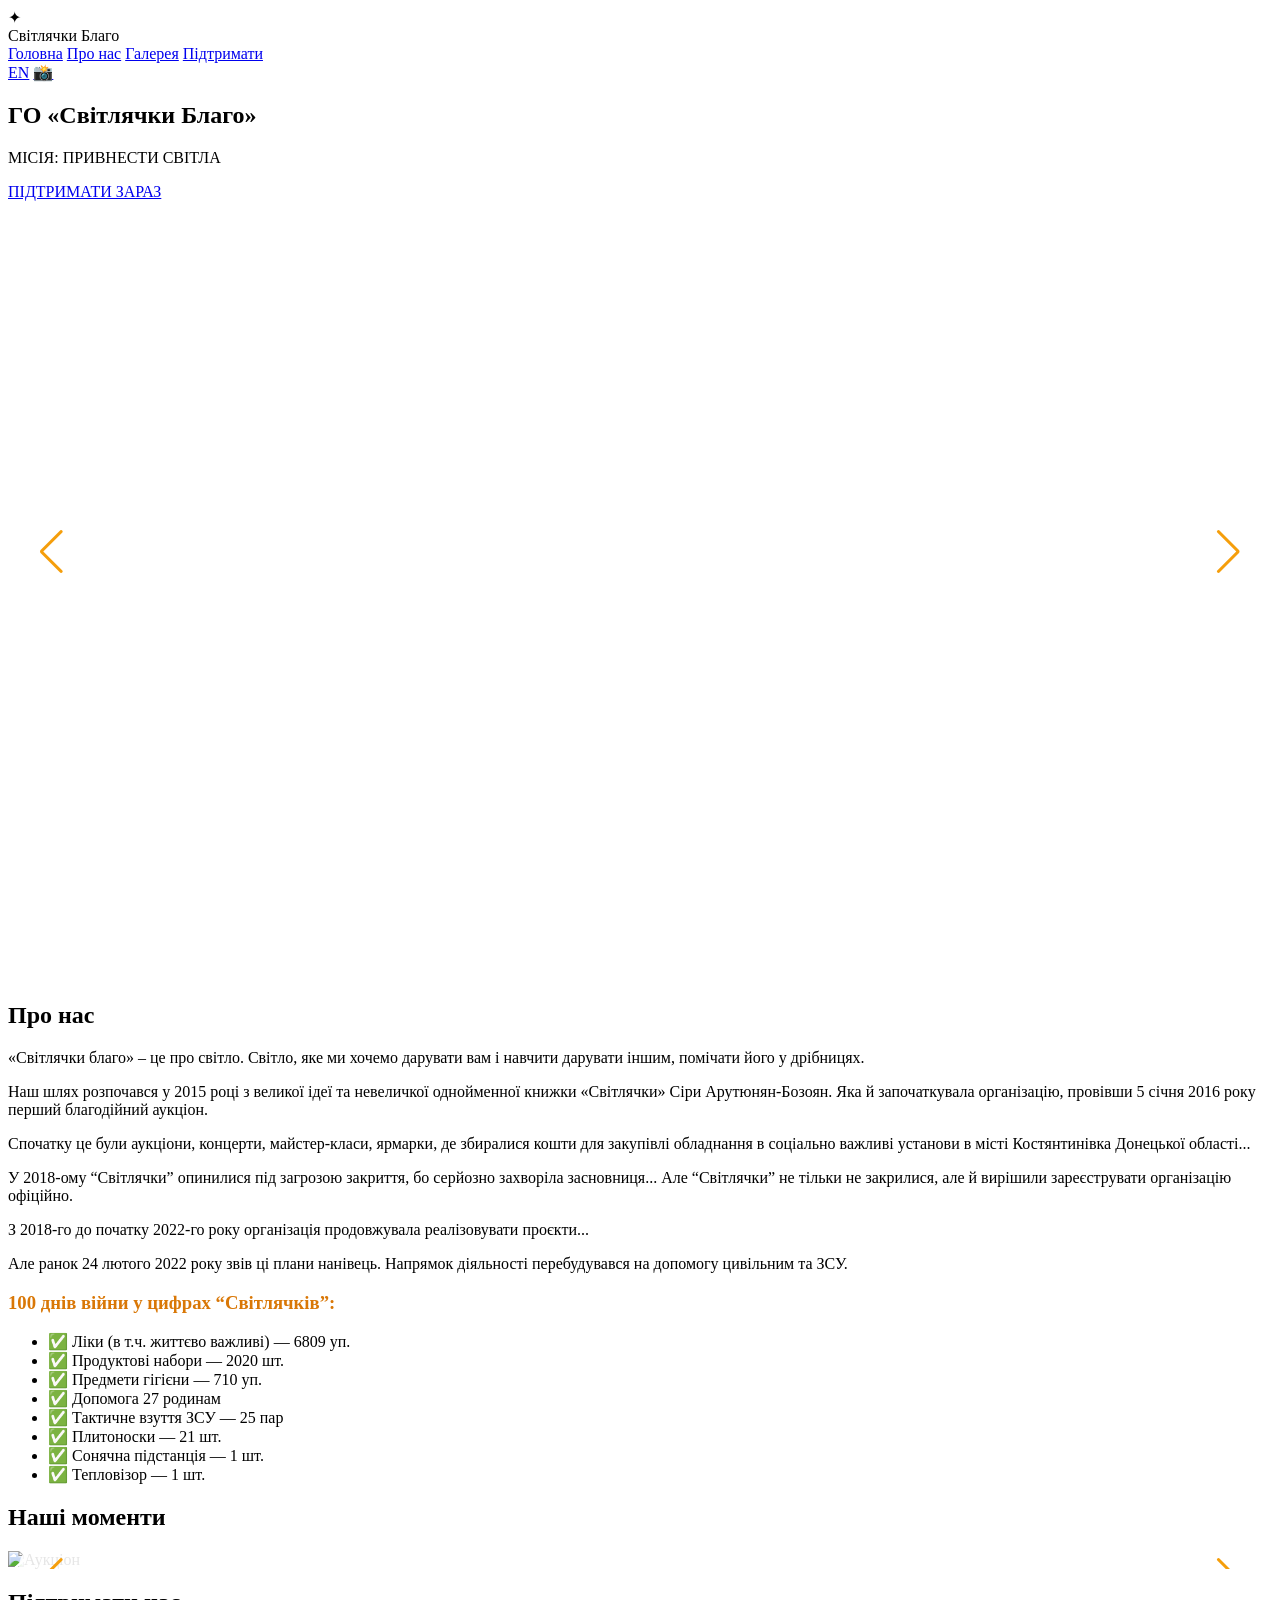
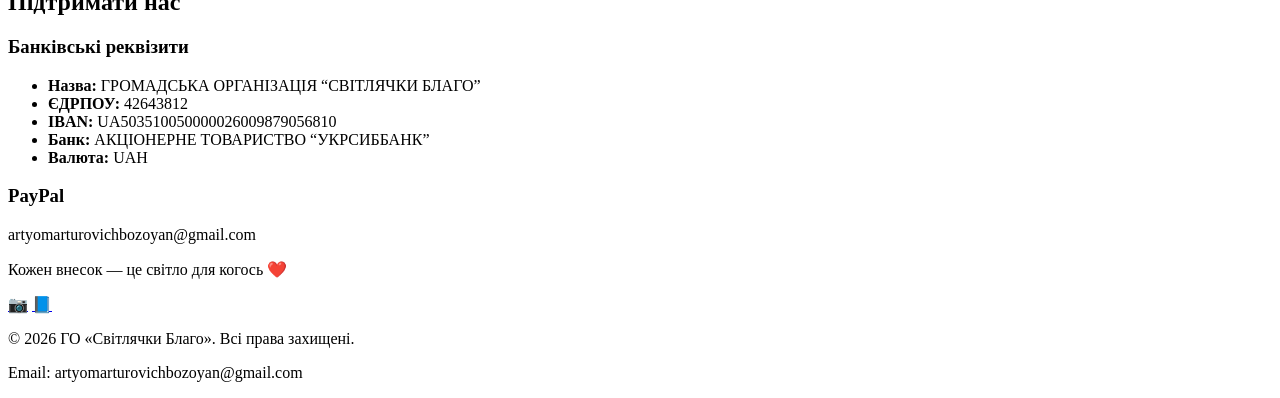
==== index.html @ f9451f2c "update" ====
<!DOCTYPE html>
<html lang="uk">
<head>
  <meta charset="UTF-8">
  <meta name="viewport" content="width=device-width, initial-scale=1.0">
  <title>Світлячки Благо — Благодійна організація</title>

  <!-- Tailwind + Swiper CDN -->
  <script src="https://cdn.tailwindcss.com"></script>
  <link rel="stylesheet" href="https://cdn.jsdelivr.net/npm/swiper@11/swiper-bundle.min.css" />
  <script src="https://cdn.jsdelivr.net/npm/swiper@11/swiper-bundle.min.js"></script>

  <!-- Твої файли -->
  <link rel="stylesheet" href="css/style.css">
  <link rel="stylesheet" href="css/responsive.css">
</head>
<body class="bg-gray-50 text-gray-900">

  <!-- NAVBAR -->
  <nav class="bg-white shadow-lg fixed w-full z-50">
    <div class="max-w-7xl mx-auto px-6 py-5 flex justify-between items-center">
      <div class="flex items-center gap-3">
        <div class="w-10 h-10 bg-amber-500 rounded-full flex items-center justify-center text-white text-3xl">✦</div>
        <span class="text-3xl font-bold text-amber-600 tracking-tight">Світлячки Благо</span>
      </div>
      <div class="hidden md:flex gap-10 text-lg font-medium">
        <a href="#home" class="hover:text-amber-600 transition">Головна</a>
        <a href="#about" class="hover:text-amber-600 transition">Про нас</a>
        <a href="#gallery" class="hover:text-amber-600 transition">Галерея</a>
        <a href="#support" class="hover:text-amber-600 transition">Підтримати</a>
      </div>
      <div class="flex items-center gap-4">
        <a href="/en" class="px-6 py-3 text-sm font-semibold border-2 border-amber-600 text-amber-600 rounded-full hover:bg-amber-600 hover:text-white transition">EN</a>
        <a href="https://www.instagram.com/svitlyachkyblago" target="_blank" class="text-3xl hover:scale-110 transition">📸</a>
      </div>
    </div>
  </nav>

  <!-- HERO SLIDER -->
  <section id="home" class="relative">
    <div class="swiper hero-swiper h-screen">
      <div class="swiper-wrapper">
        <!-- Слайд 1 -->
        <div class="swiper-slide hero-slide" style="background-image: url('https://picsum.photos/id/1015/1920/1080')">
          <div class="absolute inset-0 bg-gradient-to-b from-black/40 via-black/30 to-black/60"></div>
          <div class="absolute inset-0 flex items-center">
            <div class="max-w-4xl mx-auto px-6 text-white text-center">
              <h1 class="text-6xl md:text-7xl font-bold leading-none mb-6">ГО «Світлячки Благо»</h1>
              <p class="text-3xl md:text-4xl font-light mb-12">МІСІЯ: ПРИВНЕСТИ СВІТЛА</p>
              <a href="#support" class="inline-block bg-amber-500 hover:bg-amber-600 text-white px-12 py-5 rounded-2xl text-xl font-medium transition">ПІДТРИМАТИ ЗАРАЗ</a>
            </div>
          </div>
        </div>
        <!-- Слайд 2 -->
        <div class="swiper-slide hero-slide" style="background-image: url('https://picsum.photos/id/201/1920/1080')">
          <div class="absolute inset-0 bg-gradient-to-b from-black/40 via-black/30 to-black/60"></div>
          <div class="absolute inset-0 flex items-center">
            <div class="max-w-4xl mx-auto px-6 text-white text-center">
              <h1 class="text-6xl md:text-7xl font-bold leading-none mb-6">Допомога під час війни</h1>
              <p class="text-2xl max-w-2xl mx-auto">Ліки, продукти, гуманітарна допомога ЗСУ та цивільним</p>
            </div>
          </div>
        </div>
        <!-- Слайд 3 -->
        <div class="swiper-slide hero-slide" style="background-image: url('https://picsum.photos/id/160/1920/1080')">
          <div class="absolute inset-0 bg-gradient-to-b from-black/40 via-black/30 to-black/60"></div>
          <div class="absolute inset-0 flex items-center">
            <div class="max-w-4xl mx-auto px-6 text-white text-center">
              <h1 class="text-6xl md:text-7xl font-bold leading-none mb-6">З 2015 року</h1>
              <p class="text-2xl">Благодійні аукціони, конкурси, свята для дітей та мам</p>
            </div>
          </div>
        </div>
      </div>
      <div class="swiper-button-next"></div>
      <div class="swiper-button-prev"></div>
      <div class="swiper-pagination"></div>
    </div>
  </section>

  <!-- ABOUT -->
  <section id="about" class="py-24 bg-white">
    <div class="max-w-6xl mx-auto px-6">
      <h2 class="text-5xl font-bold text-center mb-16 text-amber-600">Про нас</h2>
      <div class="prose prose-lg max-w-none text-gray-700 leading-relaxed">
        <p>«Світлячки благо» – це про світло. Світло, яке ми хочемо дарувати вам і навчити дарувати іншим, помічати його у дрібницях.</p>
        <p>Наш шлях розпочався у 2015 році з великої ідеї та невеличкої однойменної книжки «Світлячки» Сіри Арутюнян-Бозоян. Яка й започаткувала організацію, провівши 5 січня 2016 року перший благодійний аукціон.</p>
        <p>Спочатку це були аукціони, концерти, майстер-класи, ярмарки, де збиралися кошти для закупівлі обладнання в соціально важливі установи в місті Костянтинівка Донецької області...</p>
        <!-- Повний текст з оригіналу (вставлений повністю) -->
        <p>У 2018-ому “Світлячки” опинилися під загрозою закриття, бо серйозно захворіла засновниця... Але “Світлячки” не тільки не закрилися, але й вирішили зареєструвати організацію офіційно.</p>
        <p>З 2018-го до початку 2022-го року організація продовжувала реалізовувати проєкти...</p>
        <p>Але ранок 24 лютого 2022 року звів ці плани нанівець. Напрямок діяльності перебудувався на допомогу цивільним та ЗСУ.</p>
        <h3 class="text-2xl font-semibold mt-12 mb-6">100 днів війни у цифрах “Світлячків”:</h3>
        <ul class="grid grid-cols-1 md:grid-cols-2 gap-4 text-lg">
          <li>✅ Ліки (в т.ч. життєво важливі) — 6809 уп.</li>
          <li>✅ Продуктові набори — 2020 шт.</li>
          <li>✅ Предмети гігієни — 710 уп.</li>
          <li>✅ Допомога 27 родинам</li>
          <li>✅ Тактичне взуття ЗСУ — 25 пар</li>
          <li>✅ Плитоноски — 21 шт.</li>
          <li>✅ Сонячна підстанція — 1 шт.</li>
          <li>✅ Тепловізор — 1 шт.</li>
        </ul>
      </div>
    </div>
  </section>

  <!-- GALLERY SLIDER -->
  <section id="gallery" class="py-20 bg-amber-50">
    <div class="max-w-7xl mx-auto px-6">
      <h2 class="text-5xl font-bold text-center mb-12 text-amber-700">Наші моменти</h2>
      <div class="swiper gallery-swiper">
        <div class="swiper-wrapper">
          <div class="swiper-slide"><img src="https://picsum.photos/id/251/800/600" class="w-full rounded-3xl shadow-xl" alt="Аукціон"></div>
          <div class="swiper-slide"><img src="https://picsum.photos/id/29/800/600" class="w-full rounded-3xl shadow-xl" alt="Допомога ЗСУ"></div>
          <div class="swiper-slide"><img src="https://picsum.photos/id/1016/800/600" class="w-full rounded-3xl shadow-xl" alt="Конкурс мами"></div>
          <div class="swiper-slide"><img src="https://picsum.photos/id/160/800/600" class="w-full rounded-3xl shadow-xl" alt="Гуманітарка"></div>
        </div>
        <div class="swiper-button-next"></div>
        <div class="swiper-button-prev"></div>
      </div>
    </div>
  </section>

  <!-- SUPPORT -->
  <section id="support" class="py-24 bg-white">
    <div class="max-w-5xl mx-auto px-6">
      <h2 class="text-5xl font-bold text-center mb-12">Підтримати нас</h2>
      <div class="grid md:grid-cols-2 gap-12">
        <div class="bg-gray-100 p-10 rounded-3xl">
          <h3 class="text-3xl font-semibold mb-8">Банківські реквізити</h3>
          <ul class="space-y-6 text-lg">
            <li><strong>Назва:</strong> ГРОМАДСЬКА ОРГАНІЗАЦІЯ “СВІТЛЯЧКИ БЛАГО”</li>
            <li><strong>ЄДРПОУ:</strong> 42643812</li>
            <li><strong>IBAN:</strong> UA503510050000026009879056810</li>
            <li><strong>Банк:</strong> АКЦІОНЕРНЕ ТОВАРИСТВО “УКРСИББАНК”</li>
            <li><strong>Валюта:</strong> UAH</li>
          </ul>
        </div>
        <div class="bg-amber-50 p-10 rounded-3xl flex flex-col justify-center">
          <h3 class="text-3xl font-semibold mb-6">PayPal</h3>
          <p class="text-2xl font-medium">artyomarturovichbozoyan@gmail.com</p>
          <p class="mt-10 text-amber-600 text-xl">Кожен внесок — це світло для когось ❤️</p>
        </div>
      </div>
    </div>
  </section>

  <!-- FOOTER -->
  <footer class="bg-gray-900 text-white py-16">
    <div class="max-w-7xl mx-auto px-6 text-center">
      <div class="flex justify-center gap-10 text-4xl mb-8">
        <a href="https://instagram.com/svitlyachkyblago" target="_blank">📷</a>
        <a href="https://facebook.com/svitlyachkyblago" target="_blank">📘</a>
      </div>
      <p class="text-sm">© 2026 ГО «Світлячки Благо». Всі права захищені.</p>
      <p class="text-xs mt-4 text-gray-400">Email: artyomarturovichbozoyan@gmail.com</p>
    </div>
  </footer>

  <script src="js/main.js"></script>
</body>
</html>
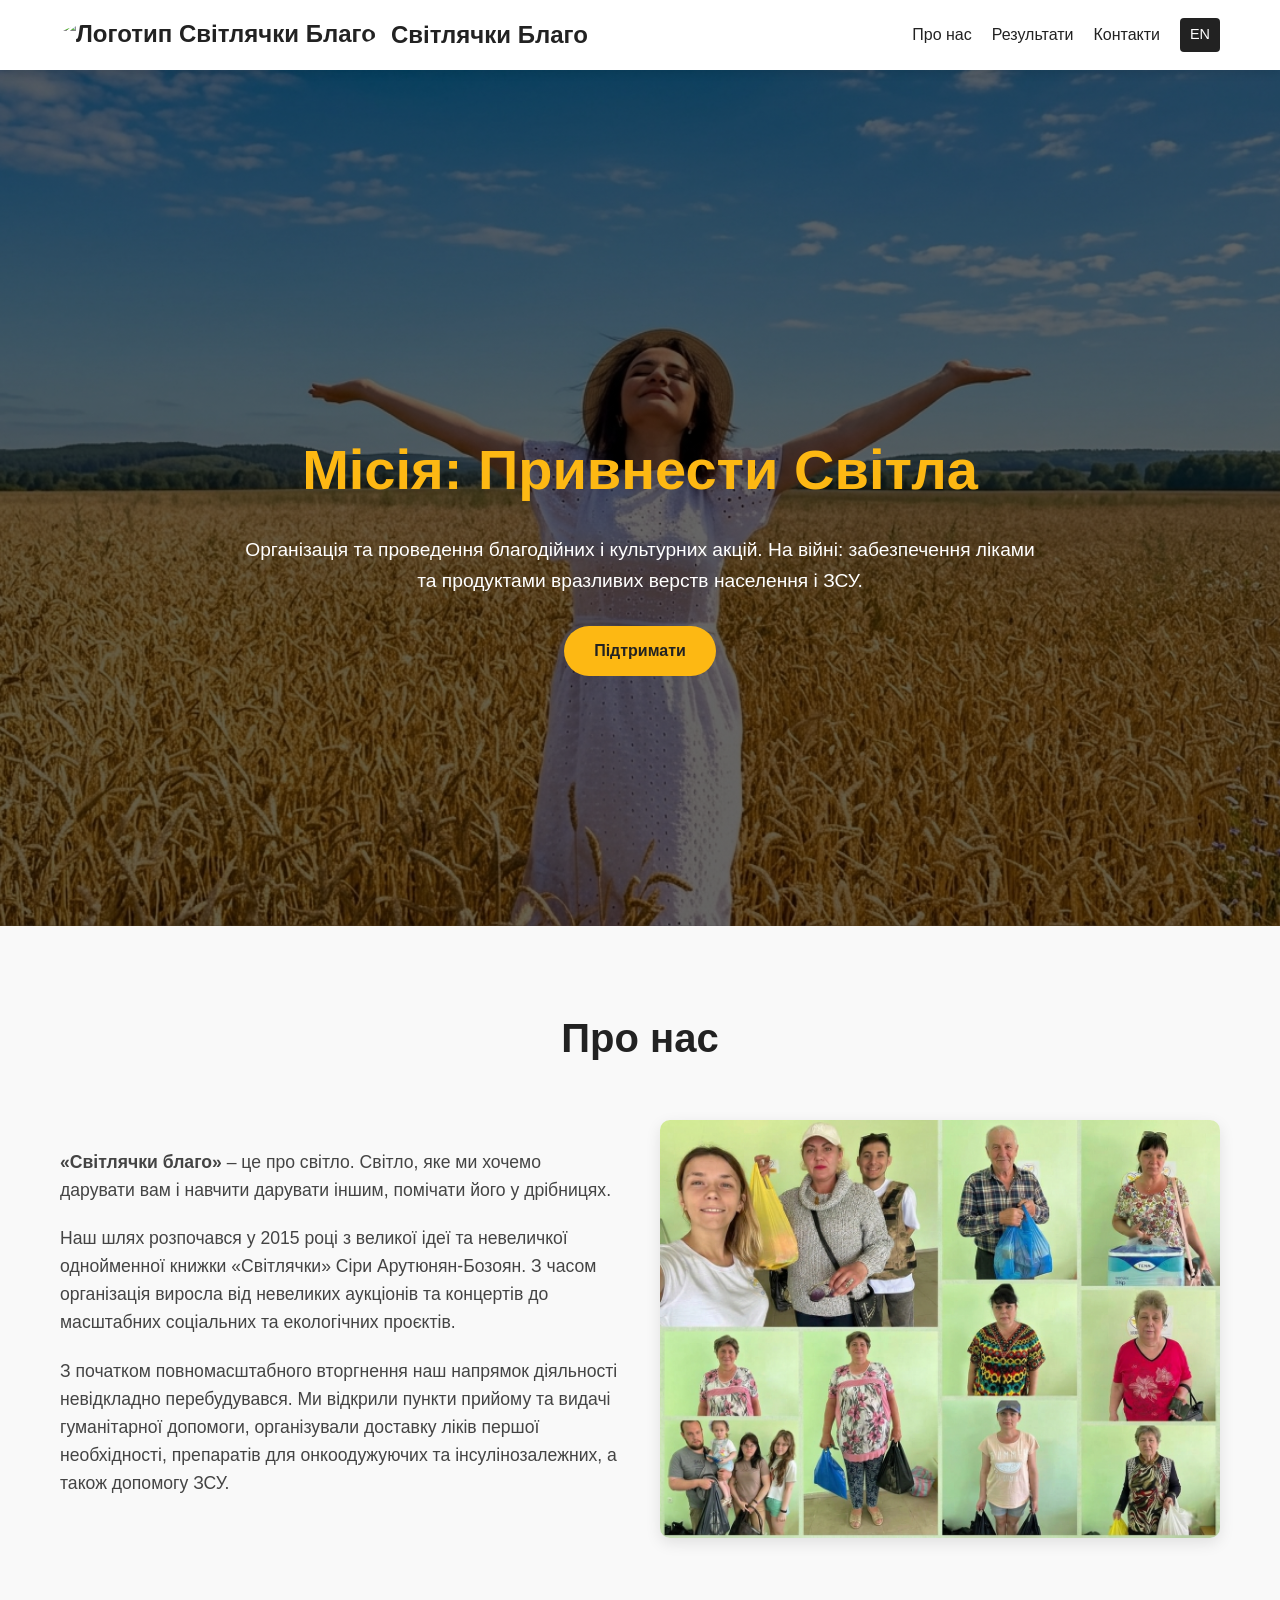
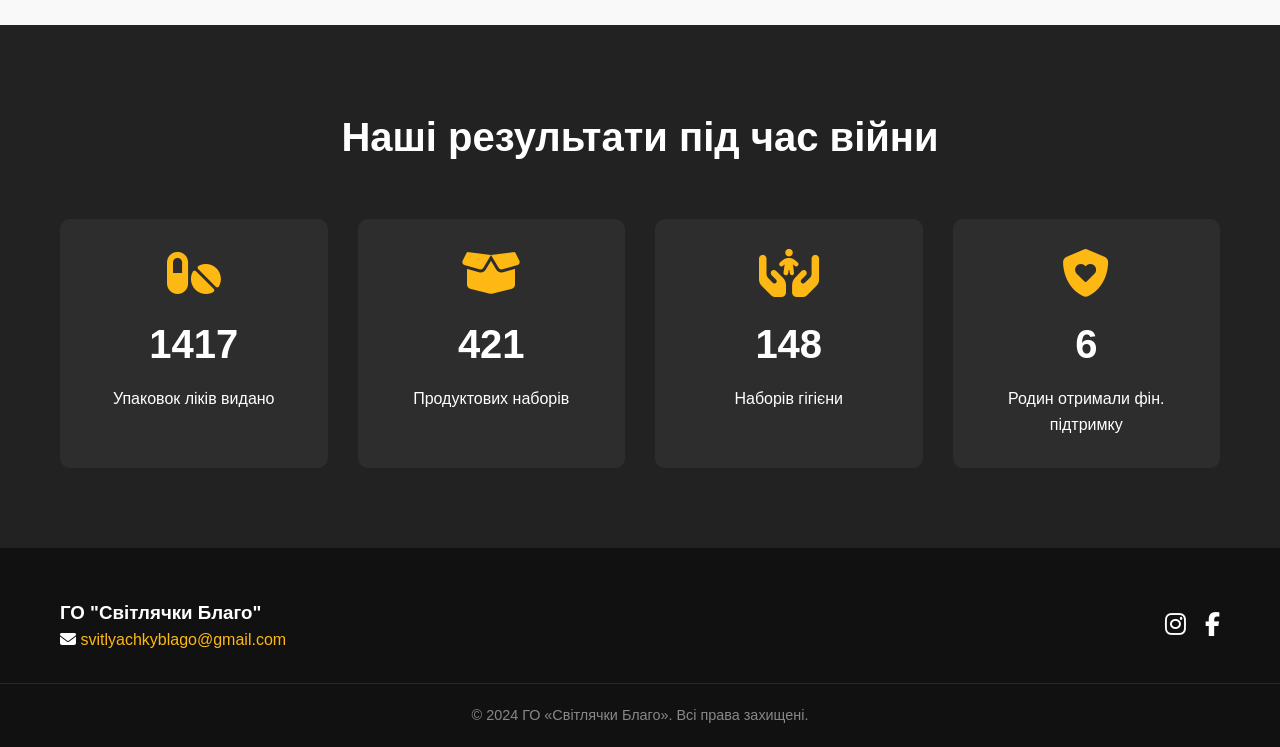
==== commit a46b6068: "update frontend" ====
--- a/index.html
+++ b/index.html
@@ -1,163 +1,99 @@
 <!DOCTYPE html>
 <html lang="uk">
 <head>
-  <meta charset="UTF-8">
-  <meta name="viewport" content="width=device-width, initial-scale=1.0">
-  <title>Світлячки Благо — Благодійна організація</title>
+    <meta charset="UTF-8">
+    <meta name="viewport" content="width=device-width, initial-scale=1.0">
+    <title>ГО "Світлячки Благо"</title>
+    <link rel="stylesheet" href="/css/style.css">
+    <link rel="stylesheet" href="https://cdnjs.cloudflare.com/ajax/libs/font-awesome/6.4.0/css/all.min.css">
+</head>
+<body>
+    <<header class="header">
+    <div class="container nav-container">
+        <a href="#" class="logo">
+            <img src="img/logo.png" alt="Логотип Світлячки Благо" class="header-logo">
+            Світлячки Благо
+        </a>
+            <nav class="nav-menu">
+                <a href="#about" class="nav-link">Про нас</a>
+                <a href="#stats" class="nav-link">Результати</a>
+                <a href="#contacts" class="nav-link">Контакти</a>
+                <a href="/en/index.html" class="lang-switch">EN</a>
+            </nav>
+            <div class="hamburger">
+                <i class="fa-solid fa-bars"></i>
+            </div>
+        </div>
+    </header>
 
-  <!-- Tailwind + Swiper CDN -->
-  <script src="https://cdn.tailwindcss.com"></script>
-  <link rel="stylesheet" href="https://cdn.jsdelivr.net/npm/swiper@11/swiper-bundle.min.css" />
-  <script src="https://cdn.jsdelivr.net/npm/swiper@11/swiper-bundle.min.js"></script>
+    <section class="hero" id="home">
+        <div class="hero-content fade-in">
+            <h1>Місія: Привнести Світла</h1>
+            <p>Організація та проведення благодійних і культурних акцій. На війні: забезпечення ліками та продуктами вразливих верств населення і ЗСУ.</p>
+            <a href="#contacts" class="btn">Підтримати</a>
+        </div>
+    </section>
 
-  <!-- Твої файли -->
-  <link rel="stylesheet" href="css/style.css">
-  <link rel="stylesheet" href="css/responsive.css">
-</head>
-<body class="bg-gray-50 text-gray-900">
+    <section class="about section" id="about">
+        <div class="container">
+            <h2 class="section-title fade-in">Про нас</h2>
+            <div class="about-grid">
+                <div class="about-text fade-in">
+                    <p><strong>«Світлячки благо»</strong> – це про світло. Світло, яке ми хочемо дарувати вам і навчити дарувати іншим, помічати його у дрібницях.</p>
+                    <p>Наш шлях розпочався у 2015 році з великої ідеї та невеличкої однойменної книжки «Світлячки» Сіри Арутюнян-Бозоян. З часом організація виросла від невеликих аукціонів та концертів до масштабних соціальних та екологічних проєктів.</p>
+                    <p>З початком повномасштабного вторгнення наш напрямок діяльності невідкладно перебудувався. Ми відкрили пункти прийому та видачі гуманітарної допомоги, організували доставку ліків першої необхідності, препаратів для онкоодужуючих та інсулінозалежних, а також допомогу ЗСУ.</p>
+                </div>
+                <div class="about-image fade-in">
+                    <img src="/img/about.png" alt="Допомога людям">
+                </div>
+            </div>
+        </div>
+    </section>
 
-  <!-- NAVBAR -->
-  <nav class="bg-white shadow-lg fixed w-full z-50">
-    <div class="max-w-7xl mx-auto px-6 py-5 flex justify-between items-center">
-      <div class="flex items-center gap-3">
-        <div class="w-10 h-10 bg-amber-500 rounded-full flex items-center justify-center text-white text-3xl">✦</div>
-        <span class="text-3xl font-bold text-amber-600 tracking-tight">Світлячки Благо</span>
-      </div>
-      <div class="hidden md:flex gap-10 text-lg font-medium">
-        <a href="#home" class="hover:text-amber-600 transition">Головна</a>
-        <a href="#about" class="hover:text-amber-600 transition">Про нас</a>
-        <a href="#gallery" class="hover:text-amber-600 transition">Галерея</a>
-        <a href="#support" class="hover:text-amber-600 transition">Підтримати</a>
-      </div>
-      <div class="flex items-center gap-4">
-        <a href="/en" class="px-6 py-3 text-sm font-semibold border-2 border-amber-600 text-amber-600 rounded-full hover:bg-amber-600 hover:text-white transition">EN</a>
-        <a href="https://www.instagram.com/svitlyachkyblago" target="_blank" class="text-3xl hover:scale-110 transition">📸</a>
-      </div>
-    </div>
-  </nav>
+    <section class="stats section" id="stats">
+        <div class="container">
+            <h2 class="section-title fade-in">Наші результати під час війни</h2>
+            <div class="stats-grid">
+                <div class="stat-card fade-in">
+                    <i class="fa-solid fa-pills stat-icon"></i>
+                    <h3 class="counter" data-target="6809">0</h3>
+                    <p>Упаковок ліків видано</p>
+                </div>
+                <div class="stat-card fade-in">
+                    <i class="fa-solid fa-box-open stat-icon"></i>
+                    <h3 class="counter" data-target="2020">0</h3>
+                    <p>Продуктових наборів</p>
+                </div>
+                <div class="stat-card fade-in">
+                    <i class="fa-solid fa-hands-holding-child stat-icon"></i>
+                    <h3 class="counter" data-target="710">0</h3>
+                    <p>Наборів гігієни</p>
+                </div>
+                <div class="stat-card fade-in">
+                    <i class="fa-solid fa-shield-heart stat-icon"></i>
+                    <h3 class="counter" data-target="27">0</h3>
+                    <p>Родин отримали фін. підтримку</p>
+                </div>
+            </div>
+        </div>
+    </section>
 
-  <!-- HERO SLIDER -->
-  <section id="home" class="relative">
-    <div class="swiper hero-swiper h-screen">
-      <div class="swiper-wrapper">
-        <!-- Слайд 1 -->
-        <div class="swiper-slide hero-slide" style="background-image: url('https://picsum.photos/id/1015/1920/1080')">
-          <div class="absolute inset-0 bg-gradient-to-b from-black/40 via-black/30 to-black/60"></div>
-          <div class="absolute inset-0 flex items-center">
-            <div class="max-w-4xl mx-auto px-6 text-white text-center">
-              <h1 class="text-6xl md:text-7xl font-bold leading-none mb-6">ГО «Світлячки Благо»</h1>
-              <p class="text-3xl md:text-4xl font-light mb-12">МІСІЯ: ПРИВНЕСТИ СВІТЛА</p>
-              <a href="#support" class="inline-block bg-amber-500 hover:bg-amber-600 text-white px-12 py-5 rounded-2xl text-xl font-medium transition">ПІДТРИМАТИ ЗАРАЗ</a>
+    <footer class="footer" id="contacts">
+        <div class="container footer-content">
+            <div class="footer-info">
+                <h3>ГО "Світлячки Благо"</h3>
+                <p><i class="fa-solid fa-envelope"></i> <a href="mailto:svitlyachkyblago@gmail.com">svitlyachkyblago@gmail.com</a></p>
             </div>
-          </div>
+            <div class="footer-socials">
+                <a href="https://www.instagram.com/svitlyachkyblago" target="_blank"><i class="fa-brands fa-instagram"></i></a>
+                <a href="https://www.facebook.com/svitlyachkyblago" target="_blank"><i class="fa-brands fa-facebook-f"></i></a>
+            </div>
         </div>
-        <!-- Слайд 2 -->
-        <div class="swiper-slide hero-slide" style="background-image: url('https://picsum.photos/id/201/1920/1080')">
-          <div class="absolute inset-0 bg-gradient-to-b from-black/40 via-black/30 to-black/60"></div>
-          <div class="absolute inset-0 flex items-center">
-            <div class="max-w-4xl mx-auto px-6 text-white text-center">
-              <h1 class="text-6xl md:text-7xl font-bold leading-none mb-6">Допомога під час війни</h1>
-              <p class="text-2xl max-w-2xl mx-auto">Ліки, продукти, гуманітарна допомога ЗСУ та цивільним</p>
-            </div>
-          </div>
+        <div class="footer-bottom">
+            <p>&copy; 2024 ГО «Світлячки Благо». Всі права захищені.</p>
         </div>
-        <!-- Слайд 3 -->
-        <div class="swiper-slide hero-slide" style="background-image: url('https://picsum.photos/id/160/1920/1080')">
-          <div class="absolute inset-0 bg-gradient-to-b from-black/40 via-black/30 to-black/60"></div>
-          <div class="absolute inset-0 flex items-center">
-            <div class="max-w-4xl mx-auto px-6 text-white text-center">
-              <h1 class="text-6xl md:text-7xl font-bold leading-none mb-6">З 2015 року</h1>
-              <p class="text-2xl">Благодійні аукціони, конкурси, свята для дітей та мам</p>
-            </div>
-          </div>
-        </div>
-      </div>
-      <div class="swiper-button-next"></div>
-      <div class="swiper-button-prev"></div>
-      <div class="swiper-pagination"></div>
-    </div>
-  </section>
+    </footer>
 
-  <!-- ABOUT -->
-  <section id="about" class="py-24 bg-white">
-    <div class="max-w-6xl mx-auto px-6">
-      <h2 class="text-5xl font-bold text-center mb-16 text-amber-600">Про нас</h2>
-      <div class="prose prose-lg max-w-none text-gray-700 leading-relaxed">
-        <p>«Світлячки благо» – це про світло. Світло, яке ми хочемо дарувати вам і навчити дарувати іншим, помічати його у дрібницях.</p>
-        <p>Наш шлях розпочався у 2015 році з великої ідеї та невеличкої однойменної книжки «Світлячки» Сіри Арутюнян-Бозоян. Яка й започаткувала організацію, провівши 5 січня 2016 року перший благодійний аукціон.</p>
-        <p>Спочатку це були аукціони, концерти, майстер-класи, ярмарки, де збиралися кошти для закупівлі обладнання в соціально важливі установи в місті Костянтинівка Донецької області...</p>
-        <!-- Повний текст з оригіналу (вставлений повністю) -->
-        <p>У 2018-ому “Світлячки” опинилися під загрозою закриття, бо серйозно захворіла засновниця... Але “Світлячки” не тільки не закрилися, але й вирішили зареєструвати організацію офіційно.</p>
-        <p>З 2018-го до початку 2022-го року організація продовжувала реалізовувати проєкти...</p>
-        <p>Але ранок 24 лютого 2022 року звів ці плани нанівець. Напрямок діяльності перебудувався на допомогу цивільним та ЗСУ.</p>
-        <h3 class="text-2xl font-semibold mt-12 mb-6">100 днів війни у цифрах “Світлячків”:</h3>
-        <ul class="grid grid-cols-1 md:grid-cols-2 gap-4 text-lg">
-          <li>✅ Ліки (в т.ч. життєво важливі) — 6809 уп.</li>
-          <li>✅ Продуктові набори — 2020 шт.</li>
-          <li>✅ Предмети гігієни — 710 уп.</li>
-          <li>✅ Допомога 27 родинам</li>
-          <li>✅ Тактичне взуття ЗСУ — 25 пар</li>
-          <li>✅ Плитоноски — 21 шт.</li>
-          <li>✅ Сонячна підстанція — 1 шт.</li>
-          <li>✅ Тепловізор — 1 шт.</li>
-        </ul>
-      </div>
-    </div>
-  </section>
-
-  <!-- GALLERY SLIDER -->
-  <section id="gallery" class="py-20 bg-amber-50">
-    <div class="max-w-7xl mx-auto px-6">
-      <h2 class="text-5xl font-bold text-center mb-12 text-amber-700">Наші моменти</h2>
-      <div class="swiper gallery-swiper">
-        <div class="swiper-wrapper">
-          <div class="swiper-slide"><img src="https://picsum.photos/id/251/800/600" class="w-full rounded-3xl shadow-xl" alt="Аукціон"></div>
-          <div class="swiper-slide"><img src="https://picsum.photos/id/29/800/600" class="w-full rounded-3xl shadow-xl" alt="Допомога ЗСУ"></div>
-          <div class="swiper-slide"><img src="https://picsum.photos/id/1016/800/600" class="w-full rounded-3xl shadow-xl" alt="Конкурс мами"></div>
-          <div class="swiper-slide"><img src="https://picsum.photos/id/160/800/600" class="w-full rounded-3xl shadow-xl" alt="Гуманітарка"></div>
-        </div>
-        <div class="swiper-button-next"></div>
-        <div class="swiper-button-prev"></div>
-      </div>
-    </div>
-  </section>
-
-  <!-- SUPPORT -->
-  <section id="support" class="py-24 bg-white">
-    <div class="max-w-5xl mx-auto px-6">
-      <h2 class="text-5xl font-bold text-center mb-12">Підтримати нас</h2>
-      <div class="grid md:grid-cols-2 gap-12">
-        <div class="bg-gray-100 p-10 rounded-3xl">
-          <h3 class="text-3xl font-semibold mb-8">Банківські реквізити</h3>
-          <ul class="space-y-6 text-lg">
-            <li><strong>Назва:</strong> ГРОМАДСЬКА ОРГАНІЗАЦІЯ “СВІТЛЯЧКИ БЛАГО”</li>
-            <li><strong>ЄДРПОУ:</strong> 42643812</li>
-            <li><strong>IBAN:</strong> UA503510050000026009879056810</li>
-            <li><strong>Банк:</strong> АКЦІОНЕРНЕ ТОВАРИСТВО “УКРСИББАНК”</li>
-            <li><strong>Валюта:</strong> UAH</li>
-          </ul>
-        </div>
-        <div class="bg-amber-50 p-10 rounded-3xl flex flex-col justify-center">
-          <h3 class="text-3xl font-semibold mb-6">PayPal</h3>
-          <p class="text-2xl font-medium">artyomarturovichbozoyan@gmail.com</p>
-          <p class="mt-10 text-amber-600 text-xl">Кожен внесок — це світло для когось ❤️</p>
-        </div>
-      </div>
-    </div>
-  </section>
-
-  <!-- FOOTER -->
-  <footer class="bg-gray-900 text-white py-16">
-    <div class="max-w-7xl mx-auto px-6 text-center">
-      <div class="flex justify-center gap-10 text-4xl mb-8">
-        <a href="https://instagram.com/svitlyachkyblago" target="_blank">📷</a>
-        <a href="https://facebook.com/svitlyachkyblago" target="_blank">📘</a>
-      </div>
-      <p class="text-sm">© 2026 ГО «Світлячки Благо». Всі права захищені.</p>
-      <p class="text-xs mt-4 text-gray-400">Email: artyomarturovichbozoyan@gmail.com</p>
-    </div>
-  </footer>
-
-  <script src="js/main.js"></script>
+    <script src="/js/main.js"></script>
 </body>
 </html>
--- a/css/style.css
+++ b/css/style.css
@@ -0,0 +1,296 @@
+:root {
+    --primary-color: #fdb813; /* Желтый цвет "светлячков" */
+    --dark-color: #222222;
+    --light-color: #f9f9f9;
+    --text-color: #444444;
+    --transition: all 0.3s ease;
+}
+
+* {
+    margin: 0;
+    padding: 0;
+    box-sizing: border-box;
+    font-family: 'Segoe UI', Tahoma, Geneva, Verdana, sans-serif;
+    scroll-behavior: smooth;
+}
+
+body {
+    background-color: var(--light-color);
+    color: var(--text-color);
+    line-height: 1.6;
+}
+
+.container {
+    max-width: 1200px;
+    margin: 0 auto;
+    padding: 0 20px;
+}
+
+/* Header & Nav */
+.header {
+    background-color: #ffffff;
+    box-shadow: 0 2px 10px rgba(0,0,0,0.1);
+    position: fixed;
+    top: 0;
+    width: 100%;
+    z-index: 1000;
+}
+
+.nav-container {
+    display: flex;
+    justify-content: space-between;
+    align-items: center;
+    height: 70px;
+}
+
+.logo {
+    font-size: 1.5rem;
+    font-weight: bold;
+    color: var(--dark-color);
+    text-decoration: none;
+    display: flex;
+    align-items: center;
+    gap: 15px; /* Немного увеличили отступ */
+}
+
+.header-logo {
+    height: 40px; /* Задаем аккуратную высоту */
+    width: auto;  /* Ширина подстроится автоматически (будет тоже 40px, т.к. лого квадратное) */
+    display: block;
+    border-radius: 50%;
+}
+
+.logo i {
+    color: var(--primary-color);
+}
+
+.nav-menu {
+    display: flex;
+    gap: 20px;
+    align-items: center;
+}
+
+.nav-link, .lang-switch {
+    text-decoration: none;
+    color: var(--dark-color);
+    font-weight: 500;
+    transition: var(--transition);
+}
+
+.nav-link:hover {
+    color: var(--primary-color);
+}
+
+.lang-switch {
+    background: var(--dark-color);
+    color: #fff;
+    padding: 5px 10px;
+    border-radius: 4px;
+    font-size: 0.9rem;
+}
+
+.lang-switch:hover {
+    background: var(--primary-color);
+}
+
+.hamburger {
+    display: none;
+    font-size: 1.5rem;
+    cursor: pointer;
+}
+
+/* Hero Section */
+.hero {
+    height: 100vh;
+    background: linear-gradient(rgba(0, 0, 0, 0.6), rgba(0, 0, 0, 0.6)), url('../img/hero.png') center/cover;
+    display: flex;
+    align-items: center;
+    justify-content: center;
+    text-align: center;
+    color: #fff;
+    padding-top: 150px;
+}
+
+.hero h1 {
+    font-size: 3.5rem;
+    margin-bottom: 20px;
+    color: var(--primary-color);
+}
+
+.hero p {
+    font-size: 1.2rem;
+    max-width: 800px;
+    margin: 0 auto 30px;
+}
+
+.btn {
+    display: inline-block;
+    padding: 12px 30px;
+    background: var(--primary-color);
+    color: var(--dark-color);
+    text-decoration: none;
+    font-weight: bold;
+    border-radius: 30px;
+    transition: var(--transition);
+}
+
+.btn:hover {
+    background: #e5a60d;
+    transform: translateY(-3px);
+}
+
+/* Sections */
+.section {
+    padding: 80px 0;
+}
+
+.section-title {
+    text-align: center;
+    font-size: 2.5rem;
+    color: var(--dark-color);
+    margin-bottom: 50px;
+}
+
+/* About Section */
+.about-grid {
+    display: grid;
+    grid-template-columns: 1fr 1fr;
+    gap: 40px;
+    align-items: center;
+}
+
+.about-text p {
+    margin-bottom: 20px;
+    font-size: 1.1rem;
+}
+
+.about-image img {
+    width: 100%;
+    border-radius: 10px;
+    box-shadow: 0 5px 15px rgba(0,0,0,0.1);
+}
+
+/* Stats Section */
+.stats {
+    background-color: var(--dark-color);
+    color: #fff;
+}
+
+.stats .section-title {
+    color: #fff;
+}
+
+.stats-grid {
+    display: grid;
+    grid-template-columns: repeat(auto-fit, minmax(200px, 1fr));
+    gap: 30px;
+    text-align: center;
+}
+
+.stat-card {
+    padding: 30px;
+    background: rgba(255,255,255,0.05);
+    border-radius: 10px;
+    transition: var(--transition);
+}
+
+.stat-card:hover {
+    transform: translateY(-10px);
+    background: rgba(255,255,255,0.1);
+}
+
+.stat-icon {
+    font-size: 3rem;
+    color: var(--primary-color);
+    margin-bottom: 15px;
+}
+
+.counter {
+    font-size: 2.5rem;
+    font-weight: bold;
+    margin-bottom: 10px;
+}
+
+/* Footer */
+.footer {
+    background: #111;
+    color: #fff;
+    padding: 50px 0 20px;
+}
+
+.footer-content {
+    display: flex;
+    justify-content: space-between;
+    align-items: center;
+    margin-bottom: 30px;
+    flex-wrap: wrap;
+    gap: 20px;
+}
+
+.footer-info a {
+    color: var(--primary-color);
+    text-decoration: none;
+}
+
+.footer-socials a {
+    color: #fff;
+    font-size: 1.5rem;
+    margin-left: 15px;
+    transition: var(--transition);
+}
+
+.footer-socials a:hover {
+    color: var(--primary-color);
+}
+
+.footer-bottom {
+    text-align: center;
+    padding-top: 20px;
+    border-top: 1px solid rgba(255,255,255,0.1);
+    font-size: 0.9rem;
+    color: #888;
+}
+
+/* Animations */
+.fade-in {
+    opacity: 0;
+    transform: translateY(30px);
+    transition: opacity 0.8s ease, transform 0.8s ease;
+}
+
+.fade-in.visible {
+    opacity: 1;
+    transform: translateY(0);
+}
+
+/* Mobile Responsiveness */
+@media (max-width: 768px) {
+    .hamburger {
+        display: block;
+    }
+
+    .nav-menu {
+        position: absolute;
+        top: 70px;
+        left: -100%;
+        flex-direction: column;
+        background: #fff;
+        width: 100%;
+        text-align: center;
+        transition: 0.3s;
+        box-shadow: 0 10px 10px rgba(0,0,0,0.1);
+        padding: 20px 0;
+    }
+
+    .nav-menu.active {
+        left: 0;
+    }
+
+    .about-grid {
+        grid-template-columns: 1fr;
+    }
+
+    .hero h1 {
+        font-size: 2.5rem;
+    }
+}
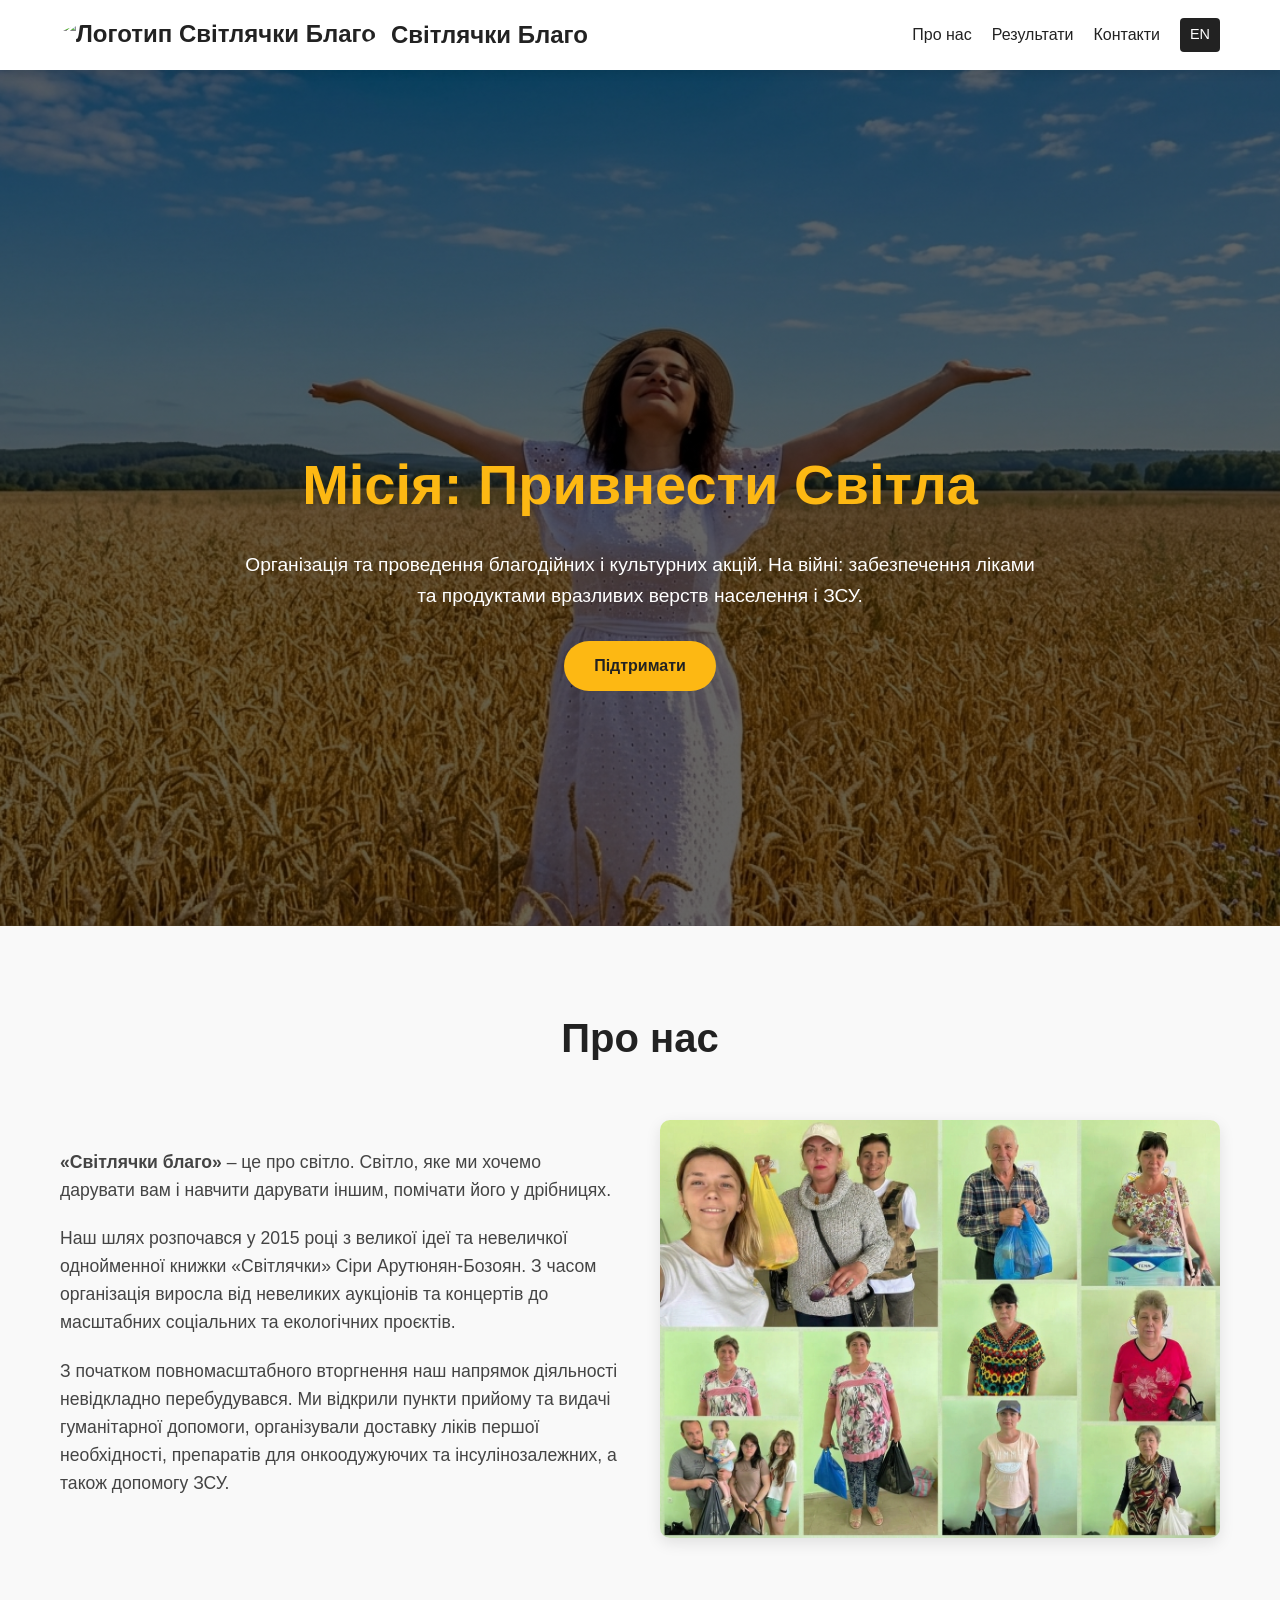
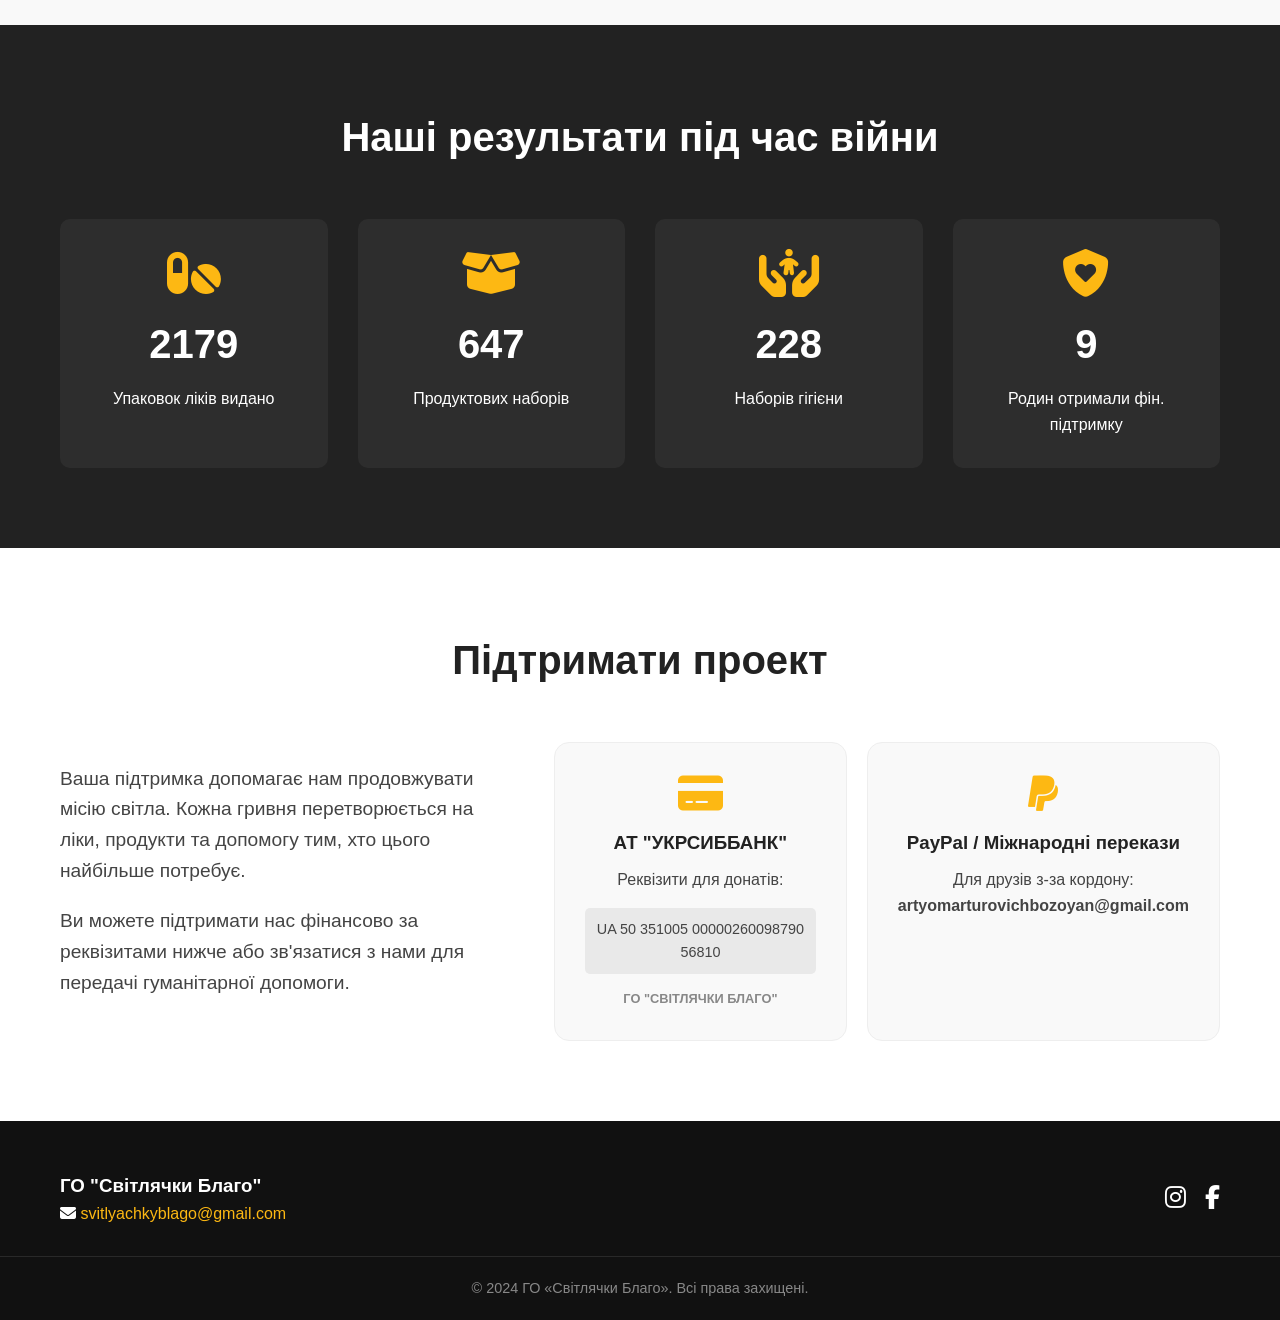
==== commit 0a5b7072: "add donate section" ====
--- a/index.html
+++ b/index.html
@@ -78,6 +78,33 @@
         </div>
     </section>
 
+    <section class="donate section" id="donate">
+        <div class="container">
+            <h2 class="section-title fade-in">Підтримати проект</h2>
+            <div class="donate-grid">
+                <div class="donate-info fade-in">
+                    <p>Ваша підтримка допомагає нам продовжувати місію світла. Кожна гривня перетворюється на ліки, продукти та допомогу тим, хто цього найбільше потребує.</p>
+                    <p>Ви можете підтримати нас фінансово за реквізитами нижче або зв'язатися з нами для передачі гуманітарної допомоги.</p>
+                </div>
+                <div class="donate-cards">
+                    <div class="donate-card fade-in">
+                        <i class="fa-solid fa-credit-card donate-icon"></i>
+                        <h3>АТ "УКРСИББАНК"</h3>
+                        <p>Реквізити для донатів:</p>
+                        <code class="account-number">UA 50 351005 0000026009879056810</code>
+                        <p class="account-holder">ГО "СВІТЛЯЧКИ БЛАГО"</p>
+                    </div>
+                    <div class="donate-card fade-in">
+                        <i class="fa-brands fa-paypal donate-icon"></i>
+                        <h3>PayPal / Міжнародні перекази</h3>
+                        <p>Для друзів з-за кордону:</p>
+                        <p><strong>artyomarturovichbozoyan@gmail.com</strong></p>
+                    </div>
+                </div>
+            </div>
+        </div>
+    </section>
+
     <footer class="footer" id="contacts">
         <div class="container footer-content">
             <div class="footer-info">
--- a/css/style.css
+++ b/css/style.css
@@ -108,7 +108,7 @@
     justify-content: center;
     text-align: center;
     color: #fff;
-    padding-top: 150px;
+    padding-top: 180px;
 }
 
 .hero h1 {
@@ -209,6 +209,84 @@
     font-size: 2.5rem;
     font-weight: bold;
     margin-bottom: 10px;
+}
+
+/* Donate Section */
+.donate {
+    background-color: #fff;
+}
+
+.donate-grid {
+    display: grid;
+    grid-template-columns: 1fr 1.5fr;
+    gap: 50px;
+    align-items: center;
+}
+
+.donate-info p {
+    font-size: 1.2rem;
+    margin-bottom: 20px;
+    color: var(--text-color);
+}
+
+.donate-cards {
+    display: grid;
+    grid-template-columns: 1fr 1fr;
+    gap: 20px;
+}
+
+.donate-card {
+    background: var(--light-color);
+    padding: 30px;
+    border-radius: 15px;
+    text-align: center;
+    border: 1px solid #eee;
+    transition: var(--transition);
+}
+
+.donate-card:hover {
+    border-color: var(--primary-color);
+    transform: translateY(-5px);
+    box-shadow: 0 10px 20px rgba(0,0,0,0.05);
+}
+
+.donate-icon {
+    font-size: 2.5rem;
+    color: var(--primary-color);
+    margin-bottom: 15px;
+}
+
+.donate-card h3 {
+    margin-bottom: 10px;
+    color: var(--dark-color);
+}
+
+.account-number {
+    display: block;
+    background: #e9e9e9;
+    padding: 10px;
+    border-radius: 5px;
+    margin: 15px 0;
+    font-size: 0.9rem;
+    word-break: break-all;
+}
+
+.account-holder {
+    font-weight: bold;
+    font-size: 0.8rem;
+    text-transform: uppercase;
+    color: #888;
+}
+
+/* Адаптив для донатов */
+@media (max-width: 992px) {
+    .donate-grid {
+        grid-template-columns: 1fr;
+        text-align: center;
+    }
+    .donate-cards {
+        grid-template-columns: 1fr;
+    }
 }
 
 /* Footer */
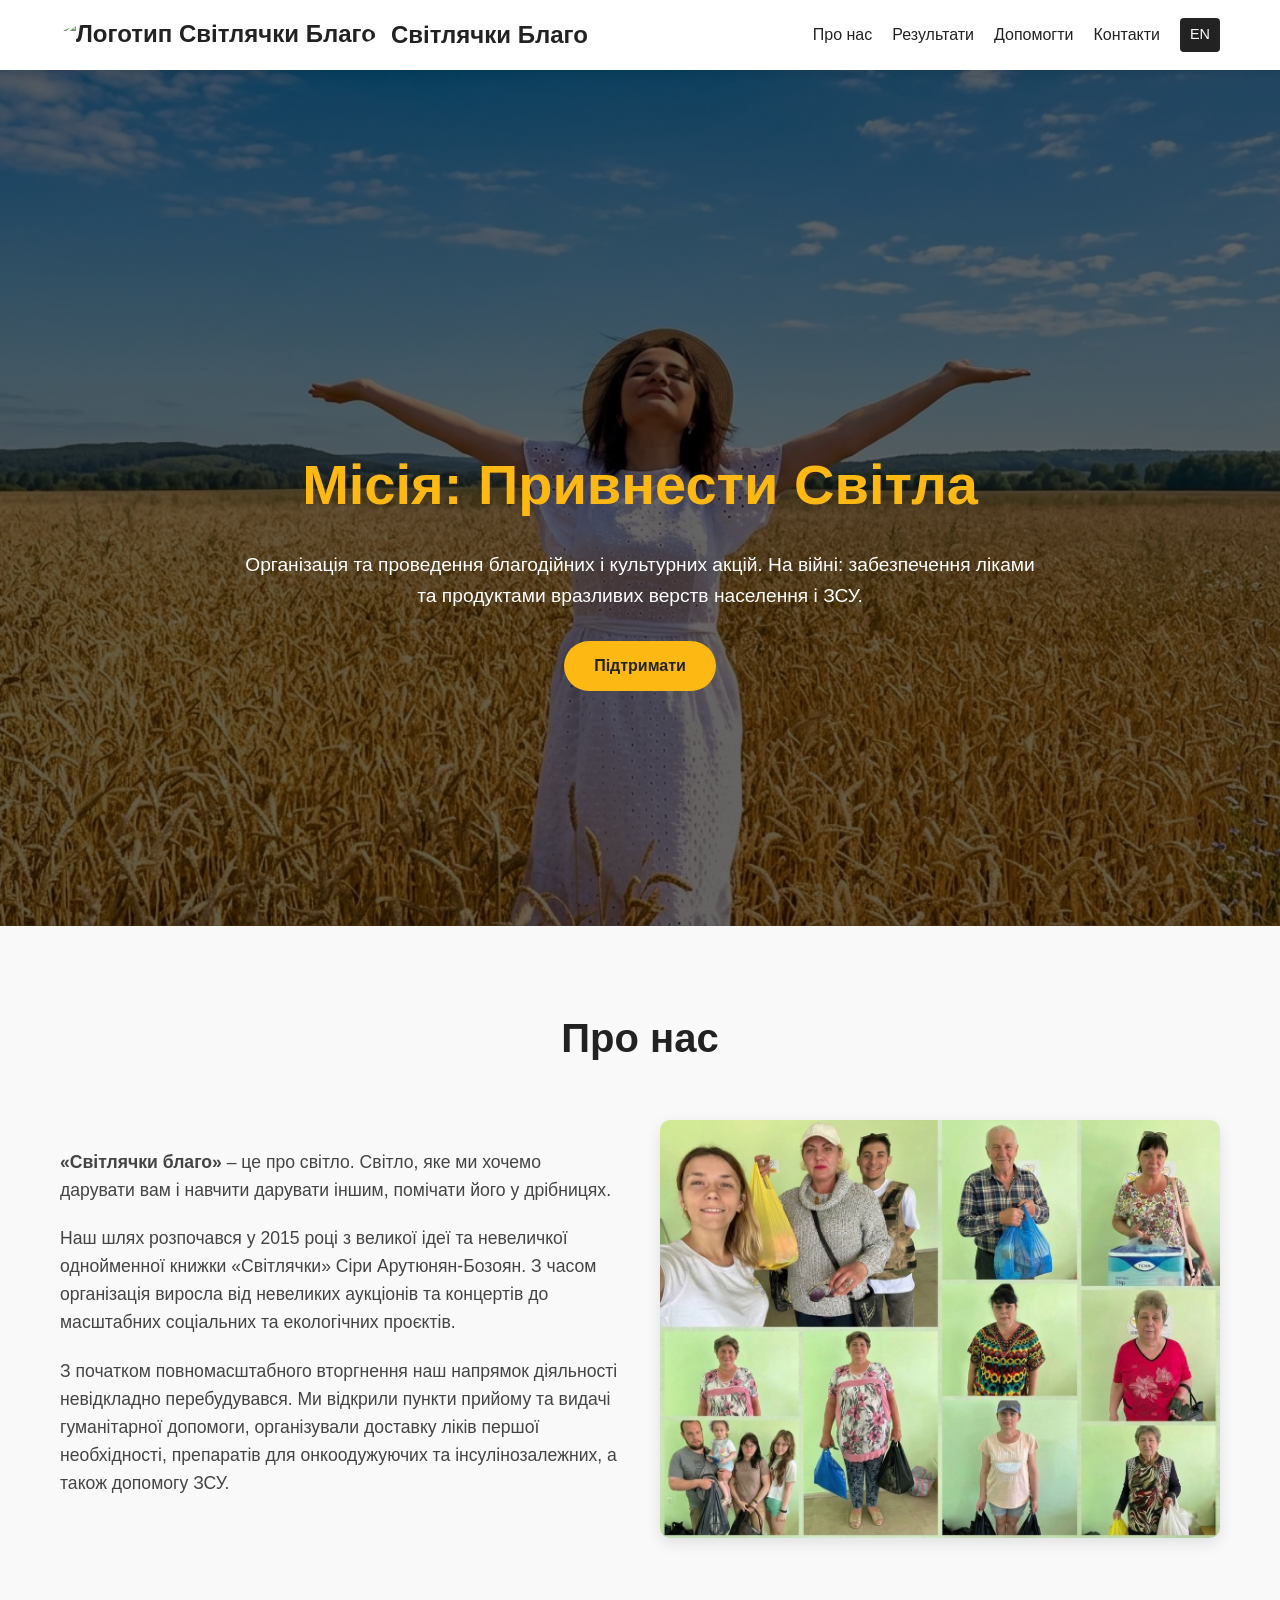
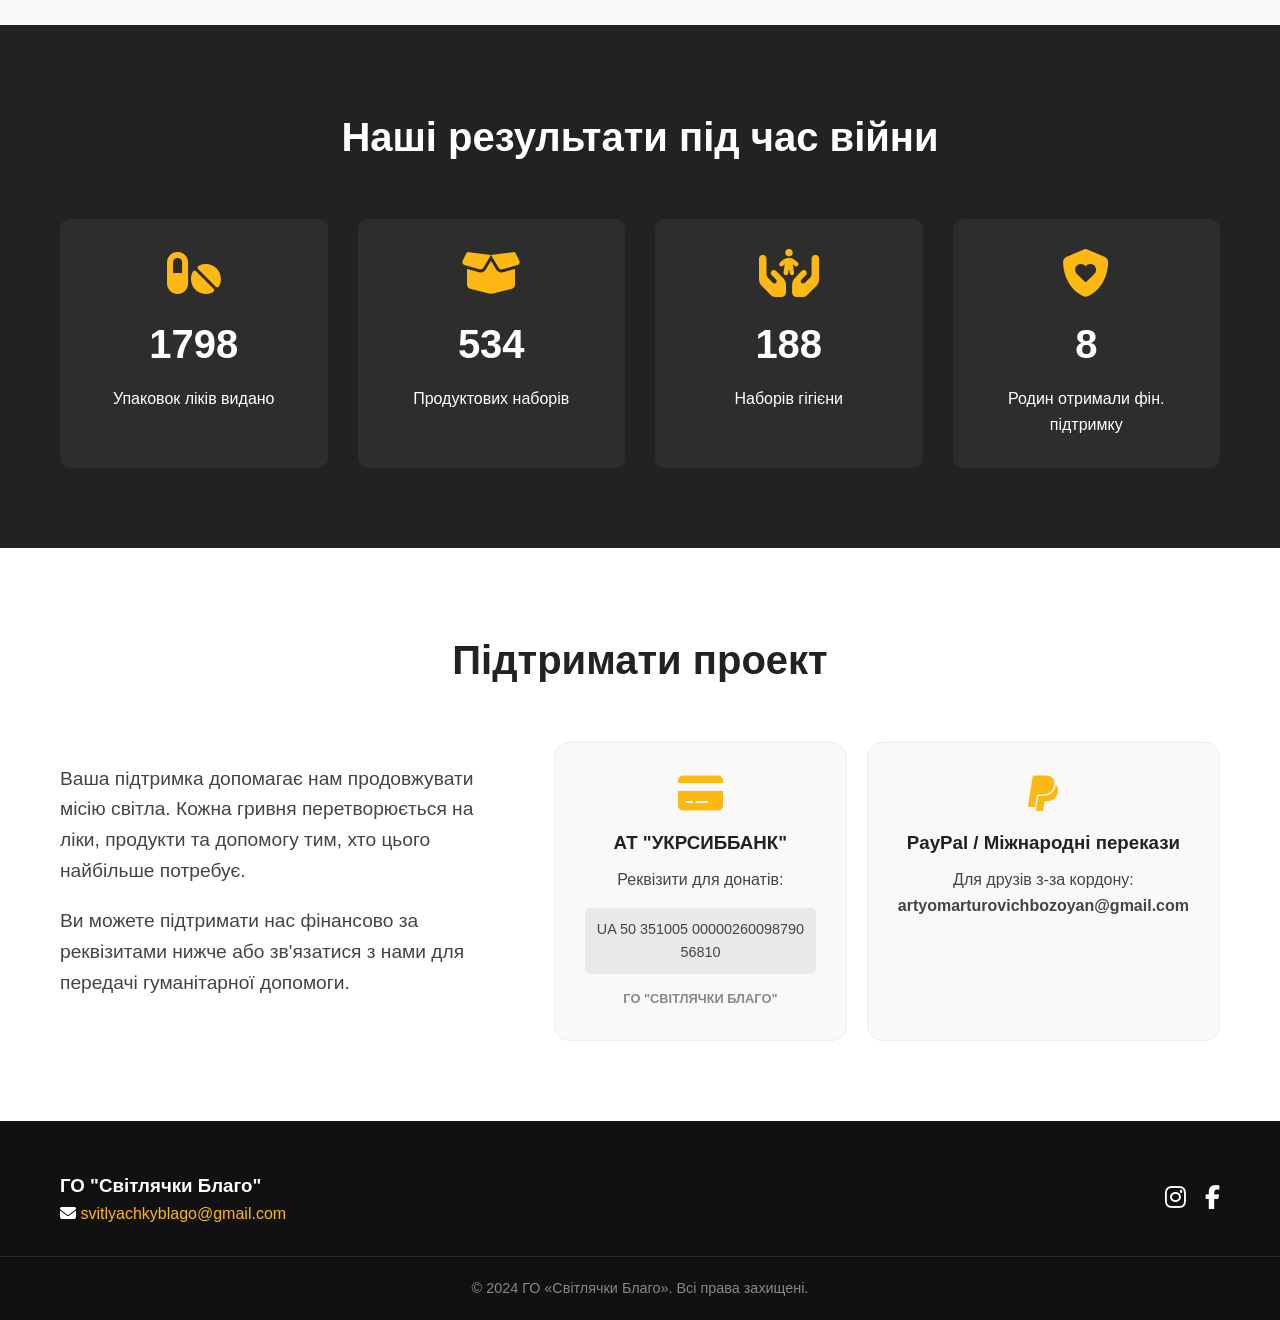
==== commit 340f3ff7: "add donate in header" ====
--- a/index.html
+++ b/index.html
@@ -17,6 +17,7 @@
             <nav class="nav-menu">
                 <a href="#about" class="nav-link">Про нас</a>
                 <a href="#stats" class="nav-link">Результати</a>
+                <a href="#donate" class="nav-link">Допомогти</a>
                 <a href="#contacts" class="nav-link">Контакти</a>
                 <a href="/en/index.html" class="lang-switch">EN</a>
             </nav>
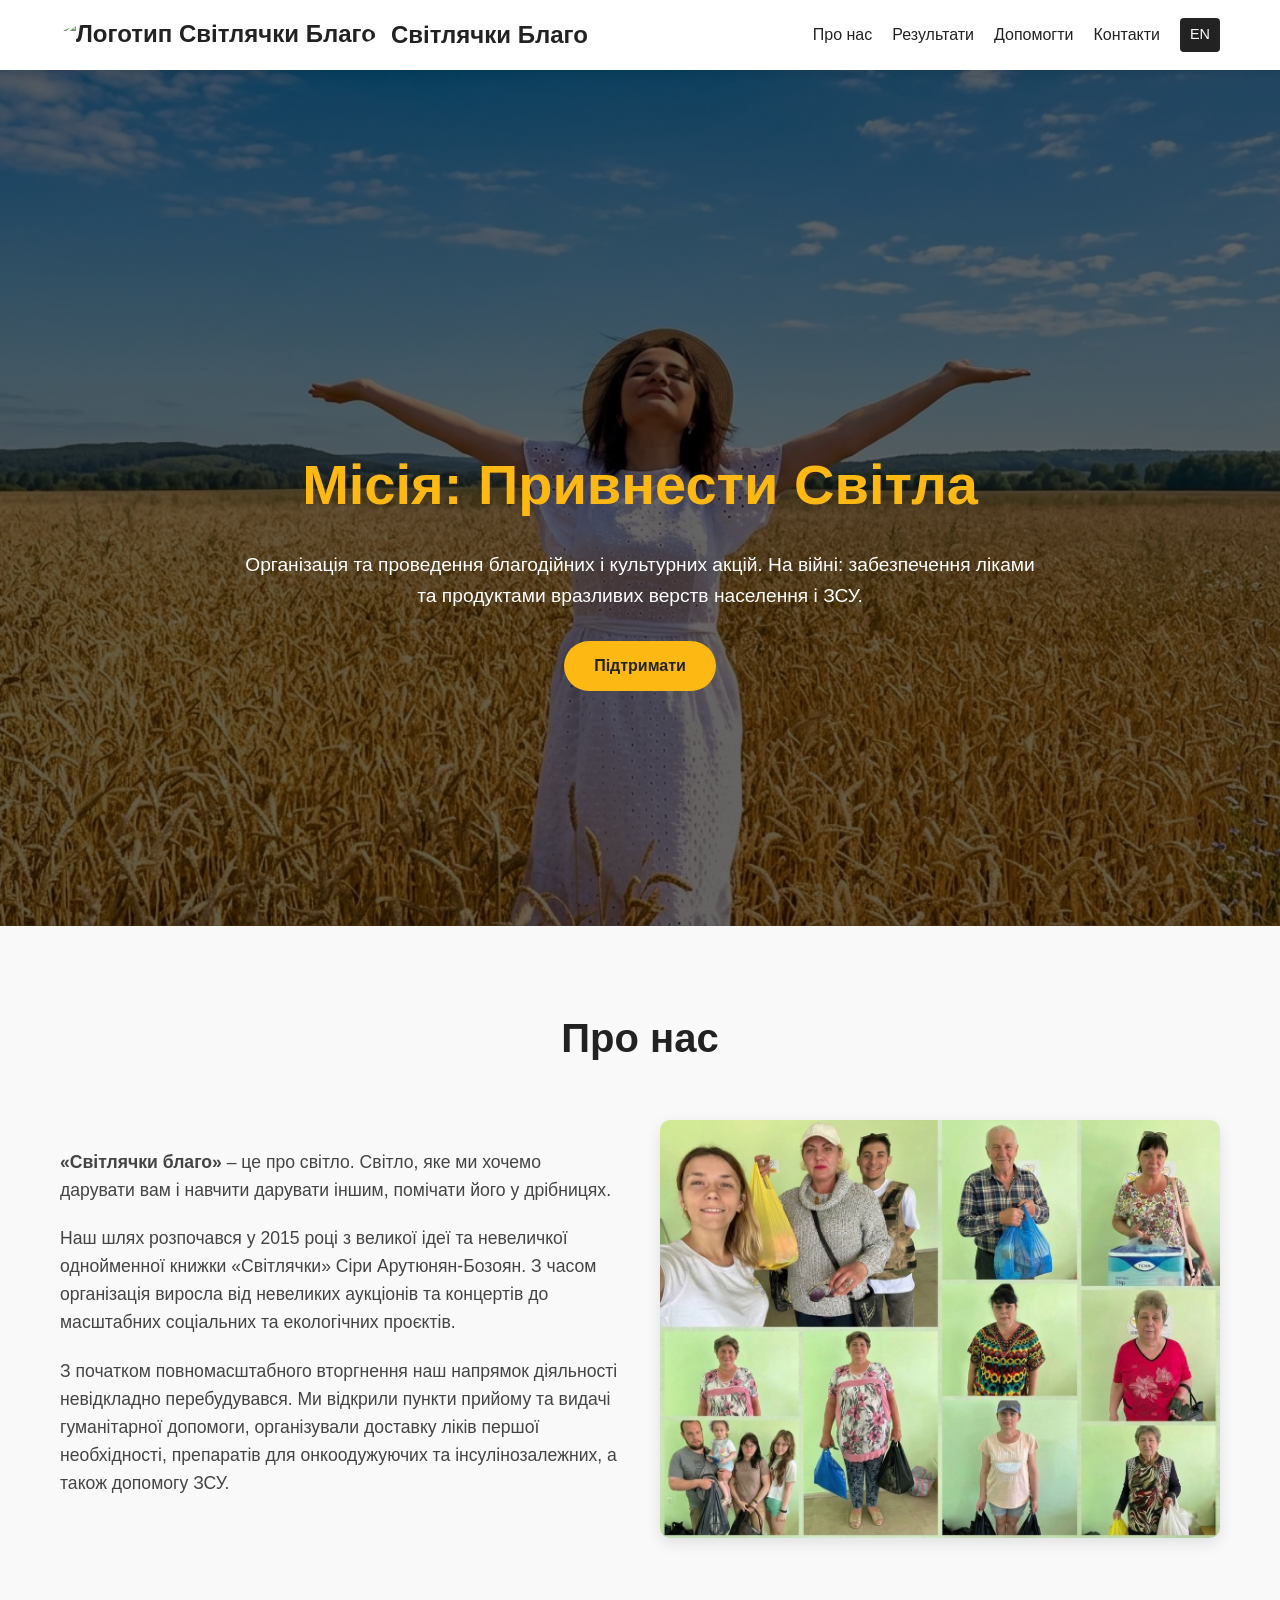
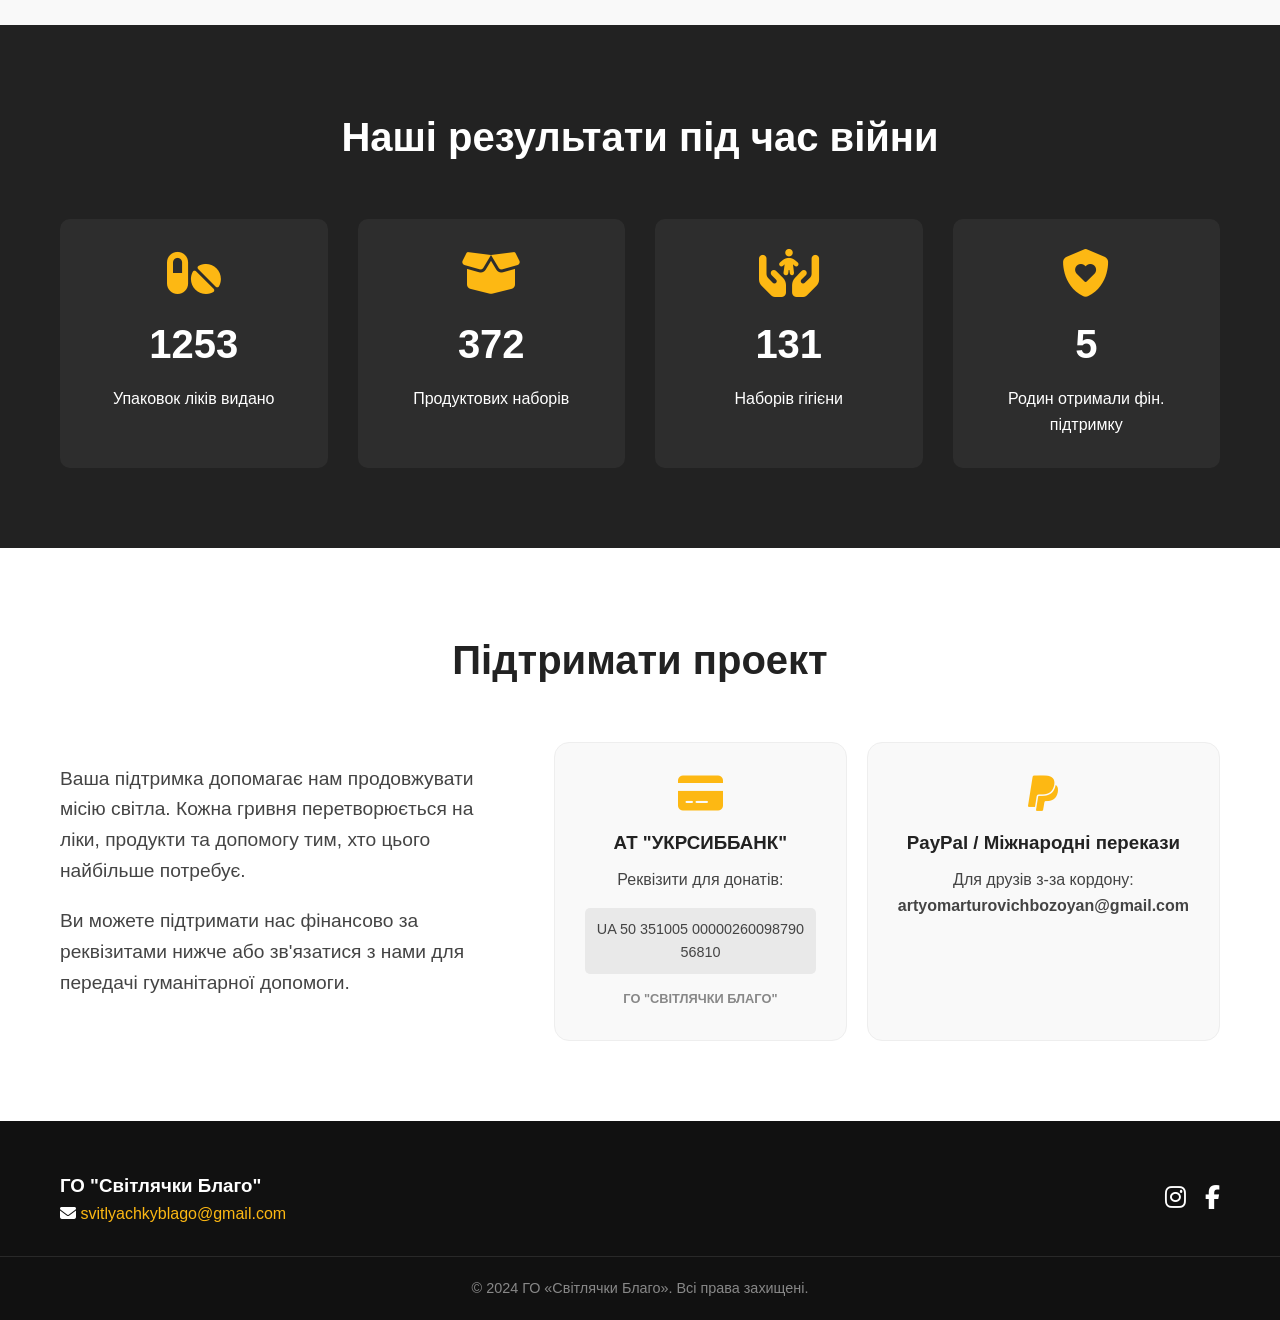
==== commit 364e2339: "add donate in header" ====
--- a/index.html
+++ b/index.html
@@ -31,7 +31,7 @@
         <div class="hero-content fade-in">
             <h1>Місія: Привнести Світла</h1>
             <p>Організація та проведення благодійних і культурних акцій. На війні: забезпечення ліками та продуктами вразливих верств населення і ЗСУ.</p>
-            <a href="#contacts" class="btn">Підтримати</a>
+            <a href="#donate" class="btn">Підтримати</a>
         </div>
     </section>
 
